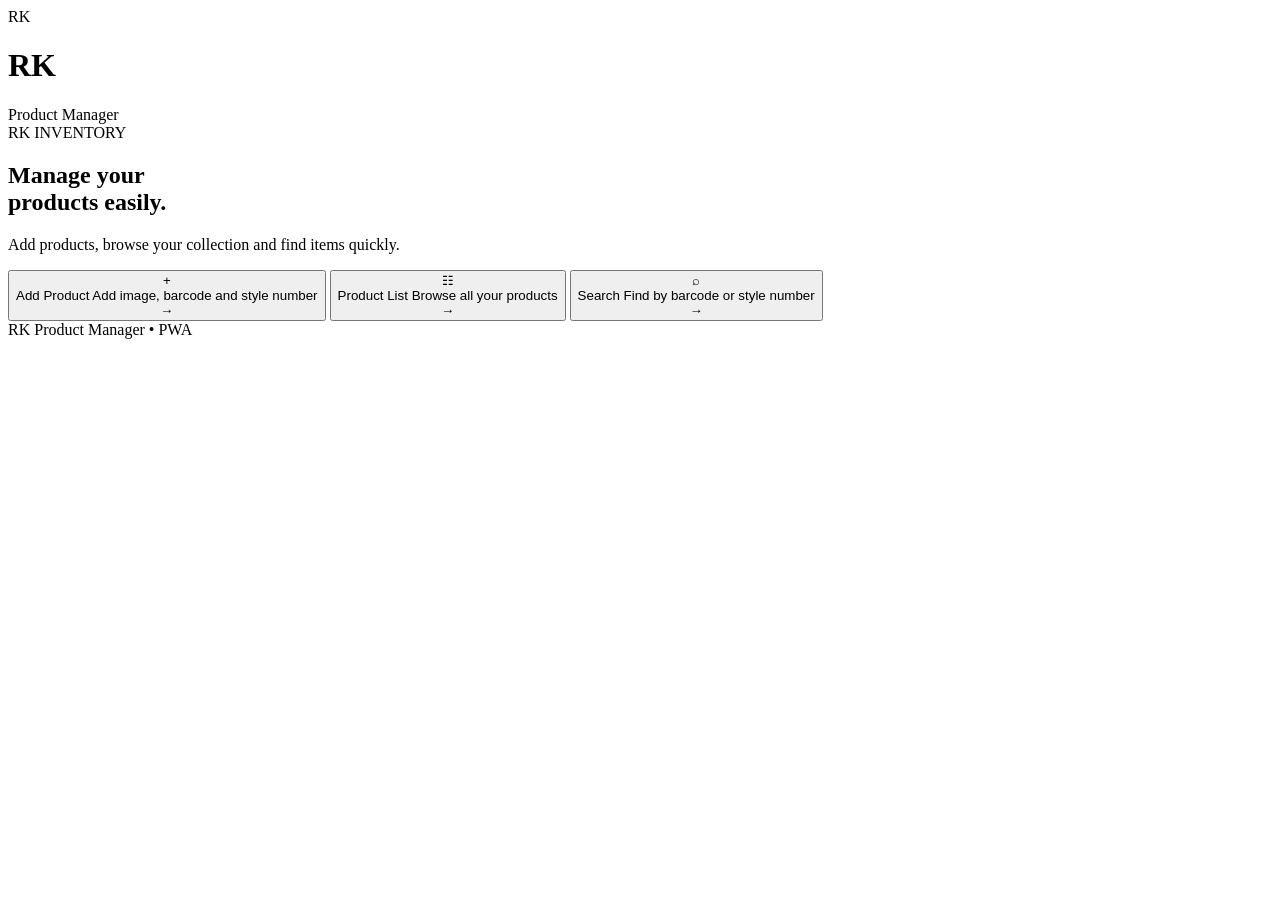
==== index.html @ 00a674d4 "Add files via upload" ====
<!DOCTYPE html>
<html lang="en">

<head>

    <meta charset="UTF-8">

    <meta name="viewport"
          content="width=device-width, initial-scale=1.0, viewport-fit=cover">

    <meta name="theme-color"
          content="#e9eef3">

    <meta name="description"
          content="RK Product  Manager">

    <title>RK Products</title>

    <!-- Font -->
    <link rel="preconnect"
          href="https://fonts.googleapis.com">

    <link rel="preconnect"
          href="https://fonts.gstatic.com"
          crossorigin>

    <link href="https://fonts.googleapis.com/css2?family=DM+Sans:wght@400;500;600;700&display=swap"
          rel="stylesheet">

    <!-- CSS -->
    <link rel="stylesheet"
          href="style.css">



<link
    rel="manifest"
    href="./manifest.webmanifest"
>
<meta
    name="theme-color"
    content="#e9eef3"
>
<meta
    name="mobile-web-app-capable"
    content="yes"
>
<meta
    name="apple-mobile-web-app-capable"
    content="yes"
>
<meta
    name="apple-mobile-web-app-status-bar-style"
    content="default"
>




</head>


<body>

    <div class="app-shell">


        <!-- =========================================
             HEADER
        ========================================== -->

        <header class="top-bar">

            <div class="brand">

                <div class="brand-logo">
                    RK
                </div>

                <div class="brand-info">

                    <h1>
                        RK
                    </h1>

                    <span>
                        Product Manager
                    </span>

                </div>

            </div>

        </header>



        <!-- =========================================
             MAIN
        ========================================== -->

        <main>


            <!-- =====================================
                 HERO
            ====================================== -->

            <section class="hero">

                <div class="hero-label">
                   RK INVENTORY
                </div>

                <h2>
                    Manage your<br>
                    products easily.
                </h2>

                <p>
                    Add products, browse your collection
                    and find items quickly.
                </p>

            </section>



            <!-- =====================================
                 MENU
            ====================================== -->

            <section class="menu">


                <!-- ADD PRODUCT -->

                <button class="action-card"
                        type="button"
                        onclick="openPage('add.html')">

                    <div class="action-icon">

                        <span class="plus">
                            +
                        </span>

                    </div>

                    <div class="action-text">

                        <span class="action-title">
                            Add Product
                        </span>

                        <span class="action-description">
                            Add image, barcode and style number
                        </span>

                    </div>

                    <div class="action-arrow">
                        →
                    </div>

                </button>



                <!-- PRODUCT LIST -->

                <button class="action-card"
                        type="button"
                        onclick="openPage('list.html')">

                    <div class="action-icon">

                        <span class="list-symbol">
                            ☷
                        </span>

                    </div>

                    <div class="action-text">

                        <span class="action-title">
                            Product List
                        </span>

                        <span class="action-description">
                            Browse all your products
                        </span>

                    </div>

                    <div class="action-arrow">
                        →
                    </div>

                </button>



                <!-- SEARCH -->

                <button class="action-card"
                        type="button"
                        onclick="openPage('search.html')">

                    <div class="action-icon">

                        <span class="search-symbol">
                            ⌕
                        </span>

                    </div>

                    <div class="action-text">

                        <span class="action-title">
                            Search
                        </span>

                        <span class="action-description">
                            Find by barcode or style number
                        </span>

                    </div>

                    <div class="action-arrow">
                        →
                    </div>

                </button>


            </section>

        </main>



        <!-- =========================================
             FOOTER
        ========================================== -->

        <footer>

            <span>
                RK Product Manager
            </span>

            <span class="footer-separator">
                •
            </span>

            <span>
                PWA
            </span>

        </footer>


    </div>


    <!-- JavaScript -->
    <script src="app.js"></script>




<script>
if ("serviceWorker" in navigator) {

    window.addEventListener("load", () => {

        navigator.serviceWorker
            .register("./sw.js")
            .then(registration => {

                console.log(
                    "[PWA] Service Worker registered:",
                    registration.scope
                );

                registration.update();

            })
            .catch(error => {

                console.error(
                    "[PWA] Service Worker registration failed:",
                    error
                );

            });

    });
}
</script>



</body>

</html>
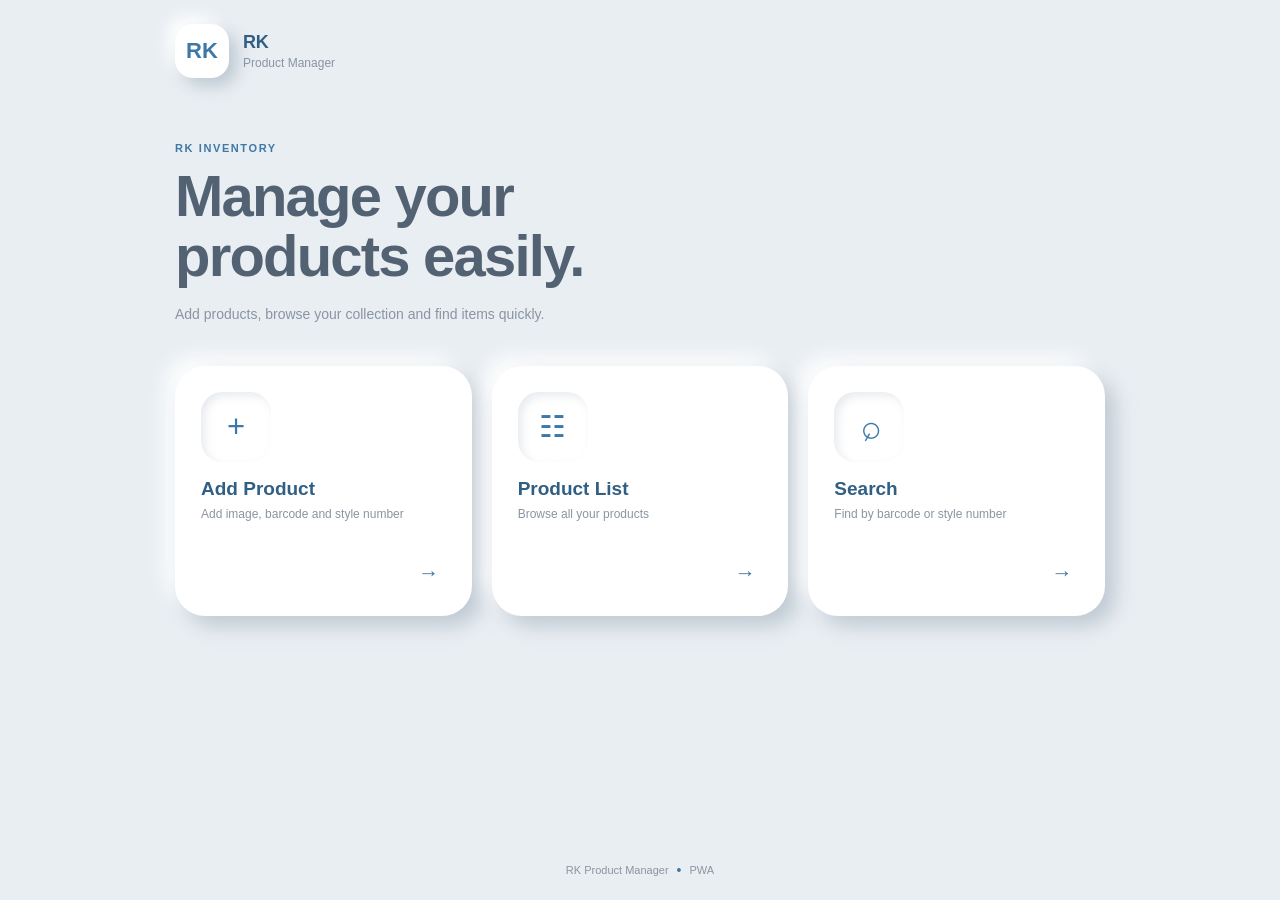
==== commit 3a4aa9b8: "Add files via upload" ====
--- a/index.html
+++ b/index.html
@@ -30,7 +30,7 @@
 
     <!-- CSS -->
     <link rel="stylesheet"
-          href="style.css">
+          href="Style.css">
 
 
 
@@ -138,7 +138,7 @@
 
                 <button class="action-card"
                         type="button"
-                        onclick="openPage('add.html')">
+                        onclick="openPage('Add.html')">
 
                     <div class="action-icon">
 
@@ -172,7 +172,7 @@
 
                 <button class="action-card"
                         type="button"
-                        onclick="openPage('list.html')">
+                        onclick="openPage('List.html')">
 
                     <div class="action-icon">
 
@@ -206,7 +206,7 @@
 
                 <button class="action-card"
                         type="button"
-                        onclick="openPage('search.html')">
+                        onclick="openPage('Search.html')">
 
                     <div class="action-icon">
 
--- a/Style.css
+++ b/Style.css
@@ -0,0 +1,921 @@
+
+/* =========================================================
+   GARMENT STORE PWA
+   MODERN CLAYMORPHISM HOME
+========================================================= */
+
+
+/* =========================================================
+   VARIABLES
+========================================================= */
+
+:root {
+
+    /* Background */
+
+    --bg: #e9eef3;
+
+    /* Cards */
+
+    --white: #ffffff;
+
+
+    /* Text */
+
+    --text: #536273;
+
+    --text-dark: #315f84;
+
+    --muted: #8995a1;
+
+
+    /* Accent */
+
+    --blue: #3d78a7;
+
+    --blue-dark: #2f638e;
+
+
+    /* Clay shadows */
+
+    --shadow-dark: rgba(157, 171, 184, 0.55);
+
+    --shadow-light: rgba(255, 255, 255, 0.95);
+
+
+    /* Radius */
+
+    --radius-large: 30px;
+
+    --radius-medium: 22px;
+
+}
+
+
+/* =========================================================
+   RESET
+========================================================= */
+
+* {
+
+    margin: 0;
+
+    padding: 0;
+
+    box-sizing: border-box;
+
+}
+
+
+html {
+
+    width: 100%;
+
+    min-height: 100%;
+
+    scroll-behavior: smooth;
+
+}
+
+
+body {
+
+    width: 100%;
+
+    min-height: 100vh;
+
+    font-family: "DM Sans", sans-serif;
+
+    background: var(--bg);
+
+    color: var(--text);
+
+    -webkit-font-smoothing: antialiased;
+
+}
+
+
+/* =========================================================
+   REMOVE BUTTON DEFAULT STYLING
+========================================================= */
+
+button {
+
+    font-family: inherit;
+
+}
+
+
+/* =========================================================
+   APPLICATION SHELL
+========================================================= */
+
+.app-shell {
+
+    width: 100%;
+
+    max-width: 760px;
+
+    min-height: 100vh;
+
+    margin: 0 auto;
+
+    padding:
+
+        max(24px, env(safe-area-inset-top))
+
+        20px
+
+        max(22px, env(safe-area-inset-bottom));
+
+    display: flex;
+
+    flex-direction: column;
+
+}
+
+
+/* =========================================================
+   HEADER
+========================================================= */
+
+.top-bar {
+
+    width: 100%;
+
+    margin-bottom: 48px;
+
+}
+
+
+.brand {
+
+    display: flex;
+
+    align-items: center;
+
+    gap: 14px;
+
+}
+
+
+/* =========================================================
+   BRAND LOGO
+========================================================= */
+
+.brand-logo {
+
+    width: 54px;
+
+    height: 54px;
+
+    flex-shrink: 0;
+
+    display: flex;
+
+    align-items: center;
+
+    justify-content: center;
+
+    border-radius: 18px;
+
+    background: var(--white);
+
+    color: var(--blue);
+
+    font-size: 22px;
+
+    font-weight: 700;
+
+    border: 1px solid rgba(255, 255, 255, 0.9);
+
+
+    /* Outer clay */
+
+    box-shadow:
+
+        8px 8px 16px var(--shadow-dark),
+
+        -8px -8px 16px var(--shadow-light);
+
+}
+
+
+/* =========================================================
+   BRAND INFORMATION
+========================================================= */
+
+.brand-info {
+
+    display: flex;
+
+    flex-direction: column;
+
+    gap: 2px;
+
+}
+
+
+.brand-info h1 {
+
+    color: var(--text-dark);
+
+    font-size: 18px;
+
+    line-height: 1.2;
+
+    font-weight: 700;
+
+    letter-spacing: -0.3px;
+
+}
+
+
+.brand-info span {
+
+    color: var(--muted);
+
+    font-size: 12px;
+
+    font-weight: 500;
+
+}
+
+
+/* =========================================================
+   HERO
+========================================================= */
+
+.hero {
+
+    margin-bottom: 32px;
+
+}
+
+
+.hero-label {
+
+    display: inline-block;
+
+    margin-bottom: 12px;
+
+    color: var(--blue);
+
+    font-size: 11px;
+
+    font-weight: 700;
+
+    letter-spacing: 1.6px;
+
+}
+
+
+.hero h2 {
+
+    color: var(--text);
+
+    font-size: clamp(34px, 9vw, 52px);
+
+    line-height: 1.04;
+
+    font-weight: 700;
+
+    letter-spacing: -1.8px;
+
+}
+
+
+.hero p {
+
+    max-width: 480px;
+
+    margin-top: 16px;
+
+    color: var(--muted);
+
+    font-size: 14px;
+
+    line-height: 1.65;
+
+}
+
+
+/* =========================================================
+   MENU
+========================================================= */
+
+.menu {
+
+    width: 100%;
+
+    display: flex;
+
+    flex-direction: column;
+
+    gap: 18px;
+
+}
+
+
+/* =========================================================
+   ACTION CARD
+========================================================= */
+
+.action-card {
+
+    position: relative;
+
+    width: 100%;
+
+    min-height: 112px;
+
+    padding: 20px;
+
+    display: flex;
+
+    align-items: center;
+
+    gap: 16px;
+
+    border: 1px solid rgba(255, 255, 255, 0.9);
+
+    border-radius: var(--radius-large);
+
+    background: var(--white);
+
+    color: var(--text);
+
+    text-align: left;
+
+    cursor: pointer;
+
+    outline: none;
+
+
+    /* Clay outer shadow */
+
+    box-shadow:
+
+        10px 10px 20px var(--shadow-dark),
+
+        -10px -10px 20px var(--shadow-light);
+
+
+    transition:
+
+        transform 160ms ease,
+
+        box-shadow 160ms ease;
+
+}
+
+
+/* =========================================================
+   CARD HOVER
+========================================================= */
+
+@media (hover: hover) {
+
+    .action-card:hover {
+
+        transform: translateY(-3px);
+
+        box-shadow:
+
+            13px 13px 25px var(--shadow-dark),
+
+            -13px -13px 25px var(--shadow-light);
+
+    }
+
+}
+
+
+/* =========================================================
+   CARD PRESS
+========================================================= */
+
+.action-card:active {
+
+    transform: translateY(2px);
+
+    box-shadow:
+
+        inset 5px 5px 11px rgba(157, 171, 184, 0.35),
+
+        inset -5px -5px 11px rgba(255, 255, 255, 0.95);
+
+}
+
+
+/* =========================================================
+   CARD FOCUS
+========================================================= */
+
+.action-card:focus-visible {
+
+    outline: 3px solid rgba(61, 120, 167, 0.25);
+
+    outline-offset: 4px;
+
+}
+
+
+/* =========================================================
+   ACTION ICON
+========================================================= */
+
+.action-icon {
+
+    width: 64px;
+
+    height: 64px;
+
+    flex-shrink: 0;
+
+    display: flex;
+
+    align-items: center;
+
+    justify-content: center;
+
+    border-radius: 21px;
+
+    background: var(--white);
+
+    color: var(--blue);
+
+
+    /* Inner clay */
+
+    box-shadow:
+
+        inset 4px 4px 8px rgba(157, 171, 184, 0.24),
+
+        inset -4px -4px 8px rgba(255, 255, 255, 0.95);
+
+}
+
+
+.plus {
+
+    font-size: 31px;
+
+    font-weight: 400;
+
+    line-height: 1;
+
+}
+
+
+.list-symbol {
+
+    font-size: 30px;
+
+    line-height: 1;
+
+}
+
+
+.search-symbol {
+
+    font-size: 35px;
+
+    line-height: 1;
+
+    transform: rotate(-15deg);
+
+}
+
+
+/* =========================================================
+   ACTION TEXT
+========================================================= */
+
+.action-text {
+
+    flex: 1;
+
+    min-width: 0;
+
+    display: flex;
+
+    flex-direction: column;
+
+    gap: 5px;
+
+}
+
+
+.action-title {
+
+    color: var(--text-dark);
+
+    font-size: 18px;
+
+    line-height: 1.2;
+
+    font-weight: 700;
+
+}
+
+
+.action-description {
+
+    color: var(--muted);
+
+    font-size: 12px;
+
+    line-height: 1.45;
+
+}
+
+
+/* =========================================================
+   ARROW
+========================================================= */
+
+.action-arrow {
+
+    width: 34px;
+
+    height: 34px;
+
+    flex-shrink: 0;
+
+    display: flex;
+
+    align-items: center;
+
+    justify-content: center;
+
+    border-radius: 50%;
+
+    color: var(--blue);
+
+    font-size: 21px;
+
+    font-weight: 400;
+
+    transition:
+
+        transform 160ms ease;
+
+}
+
+
+@media (hover: hover) {
+
+    .action-card:hover .action-arrow {
+
+        transform: translateX(4px);
+
+    }
+
+}
+
+
+/* =========================================================
+   FOOTER
+========================================================= */
+
+footer {
+
+    margin-top: auto;
+
+    padding-top: 42px;
+
+    display: flex;
+
+    justify-content: center;
+
+    align-items: center;
+
+    gap: 8px;
+
+    color: var(--muted);
+
+    font-size: 11px;
+
+}
+
+
+.footer-separator {
+
+    color: var(--blue);
+
+    font-size: 14px;
+
+}
+
+
+/* =========================================================
+   MOBILE
+========================================================= */
+
+@media (max-width: 480px) {
+
+    .app-shell {
+
+        padding-left: 17px;
+
+        padding-right: 17px;
+
+    }
+
+
+    .top-bar {
+
+        margin-bottom: 40px;
+
+    }
+
+
+    .brand-logo {
+
+        width: 50px;
+
+        height: 50px;
+
+        border-radius: 17px;
+
+    }
+
+
+    .hero {
+
+        margin-bottom: 28px;
+
+    }
+
+
+    .hero h2 {
+
+        font-size: clamp(34px, 10vw, 44px);
+
+    }
+
+
+    .hero p {
+
+        font-size: 13px;
+
+        margin-top: 13px;
+
+    }
+
+
+    .menu {
+
+        gap: 15px;
+
+    }
+
+
+    .action-card {
+
+        min-height: 104px;
+
+        padding: 17px;
+
+        gap: 14px;
+
+        border-radius: 26px;
+
+    }
+
+
+    .action-icon {
+
+        width: 57px;
+
+        height: 57px;
+
+        border-radius: 19px;
+
+    }
+
+
+    .action-title {
+
+        font-size: 16px;
+
+    }
+
+
+    .action-description {
+
+        font-size: 11px;
+
+    }
+
+
+    .action-arrow {
+
+        width: 30px;
+
+        height: 30px;
+
+        font-size: 19px;
+
+    }
+
+}
+
+
+/* =========================================================
+   VERY SMALL PHONES
+========================================================= */
+
+@media (max-width: 350px) {
+
+    .app-shell {
+
+        padding-left: 13px;
+
+        padding-right: 13px;
+
+    }
+
+
+    .action-card {
+
+        padding: 14px;
+
+        gap: 11px;
+
+    }
+
+
+    .action-icon {
+
+        width: 52px;
+
+        height: 52px;
+
+    }
+
+
+    .action-description {
+
+        font-size: 10px;
+
+    }
+
+
+    .action-arrow {
+
+        display: none;
+
+    }
+
+}
+
+
+/* =========================================================
+   TABLET
+========================================================= */
+
+@media (min-width: 700px) {
+
+    .app-shell {
+
+        max-width: 850px;
+
+        padding-left: 35px;
+
+        padding-right: 35px;
+
+    }
+
+
+    .top-bar {
+
+        margin-bottom: 60px;
+
+    }
+
+
+    .hero {
+
+        margin-bottom: 40px;
+
+    }
+
+
+    .hero h2 {
+
+        font-size: 54px;
+
+    }
+
+
+    .menu {
+
+        display: grid;
+
+        grid-template-columns: repeat(3, 1fr);
+
+        gap: 20px;
+
+    }
+
+
+    .action-card {
+
+        min-height: 250px;
+
+        padding: 25px;
+
+        flex-direction: column;
+
+        align-items: flex-start;
+
+        justify-content: space-between;
+
+    }
+
+
+    .action-icon {
+
+        width: 70px;
+
+        height: 70px;
+
+    }
+
+
+    .action-text {
+
+        width: 100%;
+
+    }
+
+
+    .action-title {
+
+        font-size: 19px;
+
+    }
+
+
+    .action-description {
+
+        font-size: 12px;
+
+    }
+
+
+    .action-arrow {
+
+        align-self: flex-end;
+
+    }
+
+}
+
+
+/* =========================================================
+   LARGE DESKTOP
+========================================================= */
+
+@media (min-width: 1100px) {
+
+    .app-shell {
+
+        max-width: 1000px;
+
+    }
+
+
+    .hero h2 {
+
+        font-size: 58px;
+
+    }
+
+}
+
+
+/* =========================================================
+   REDUCE MOTION
+========================================================= */
+
+@media (prefers-reduced-motion: reduce) {
+
+    html {
+
+        scroll-behavior: auto;
+
+    }
+
+
+    .action-card,
+    .action-arrow {
+
+        transition: none;
+
+    }
+
+}
+
